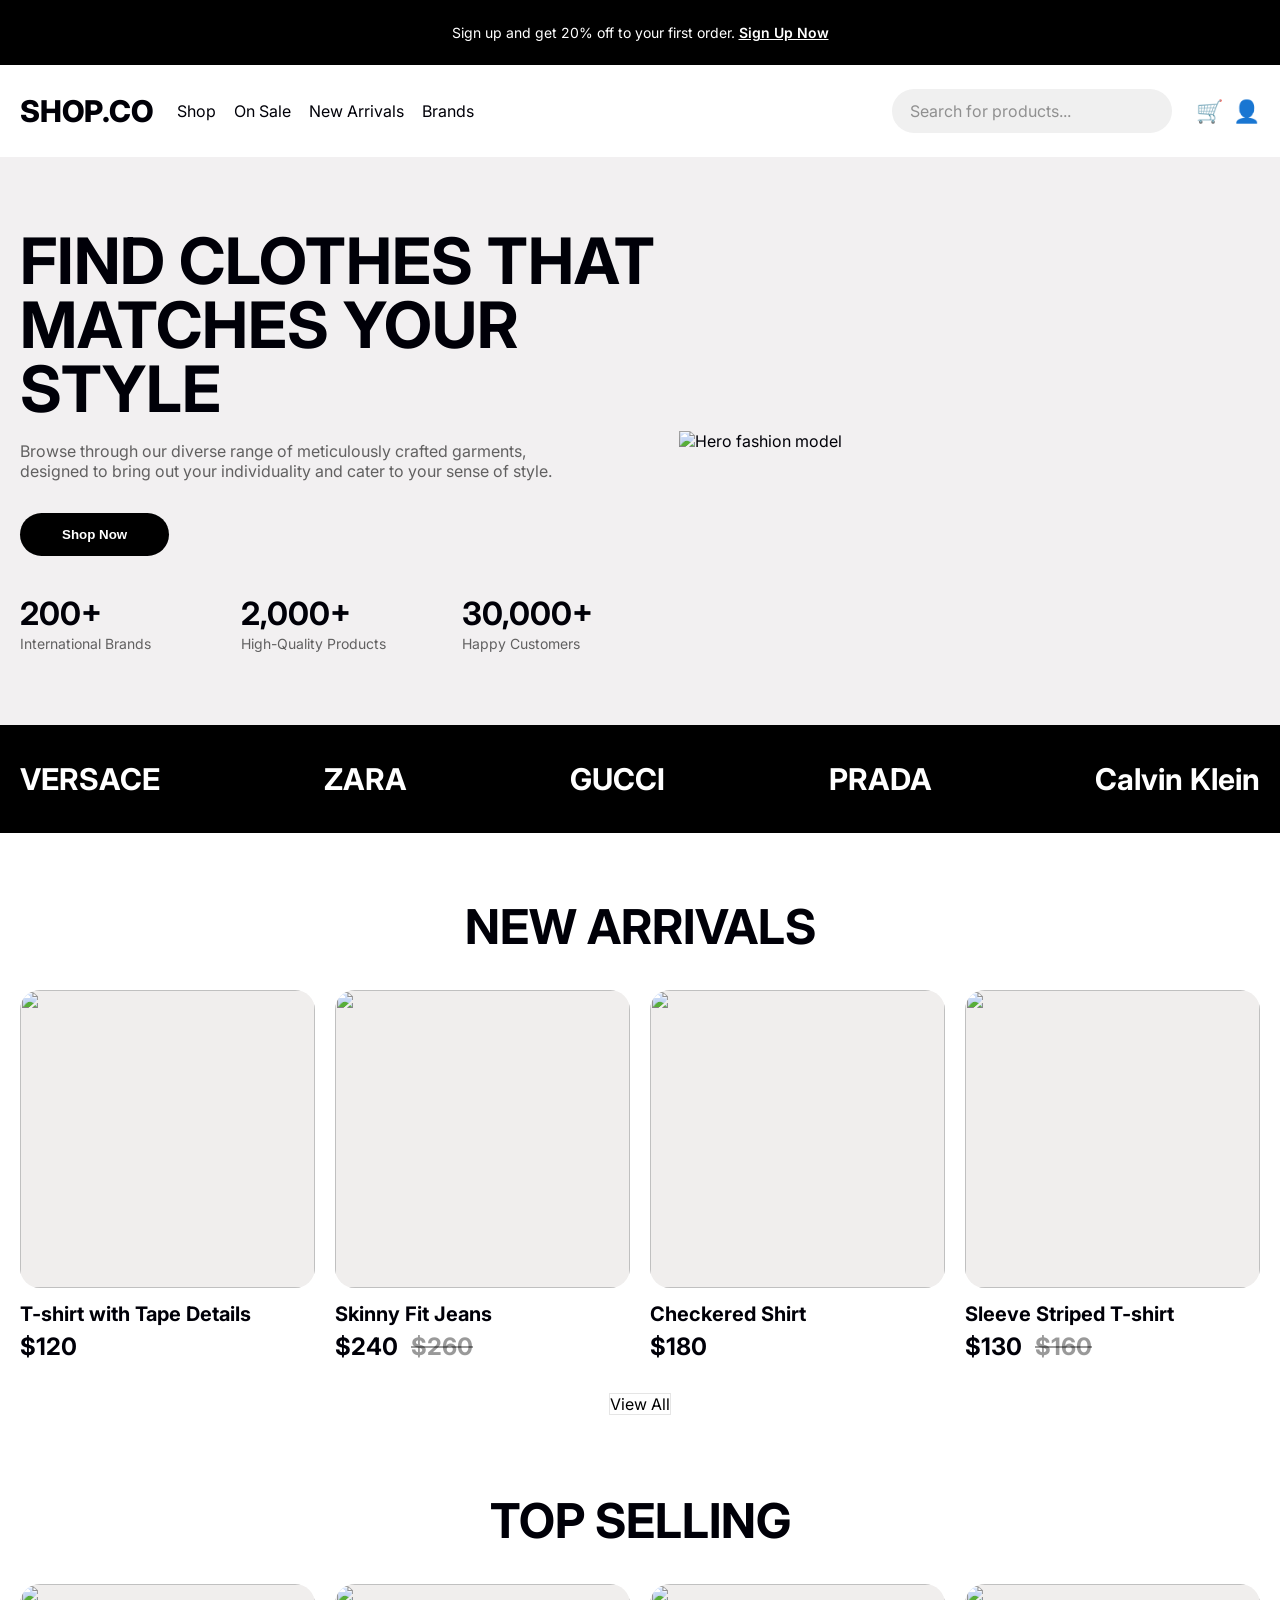
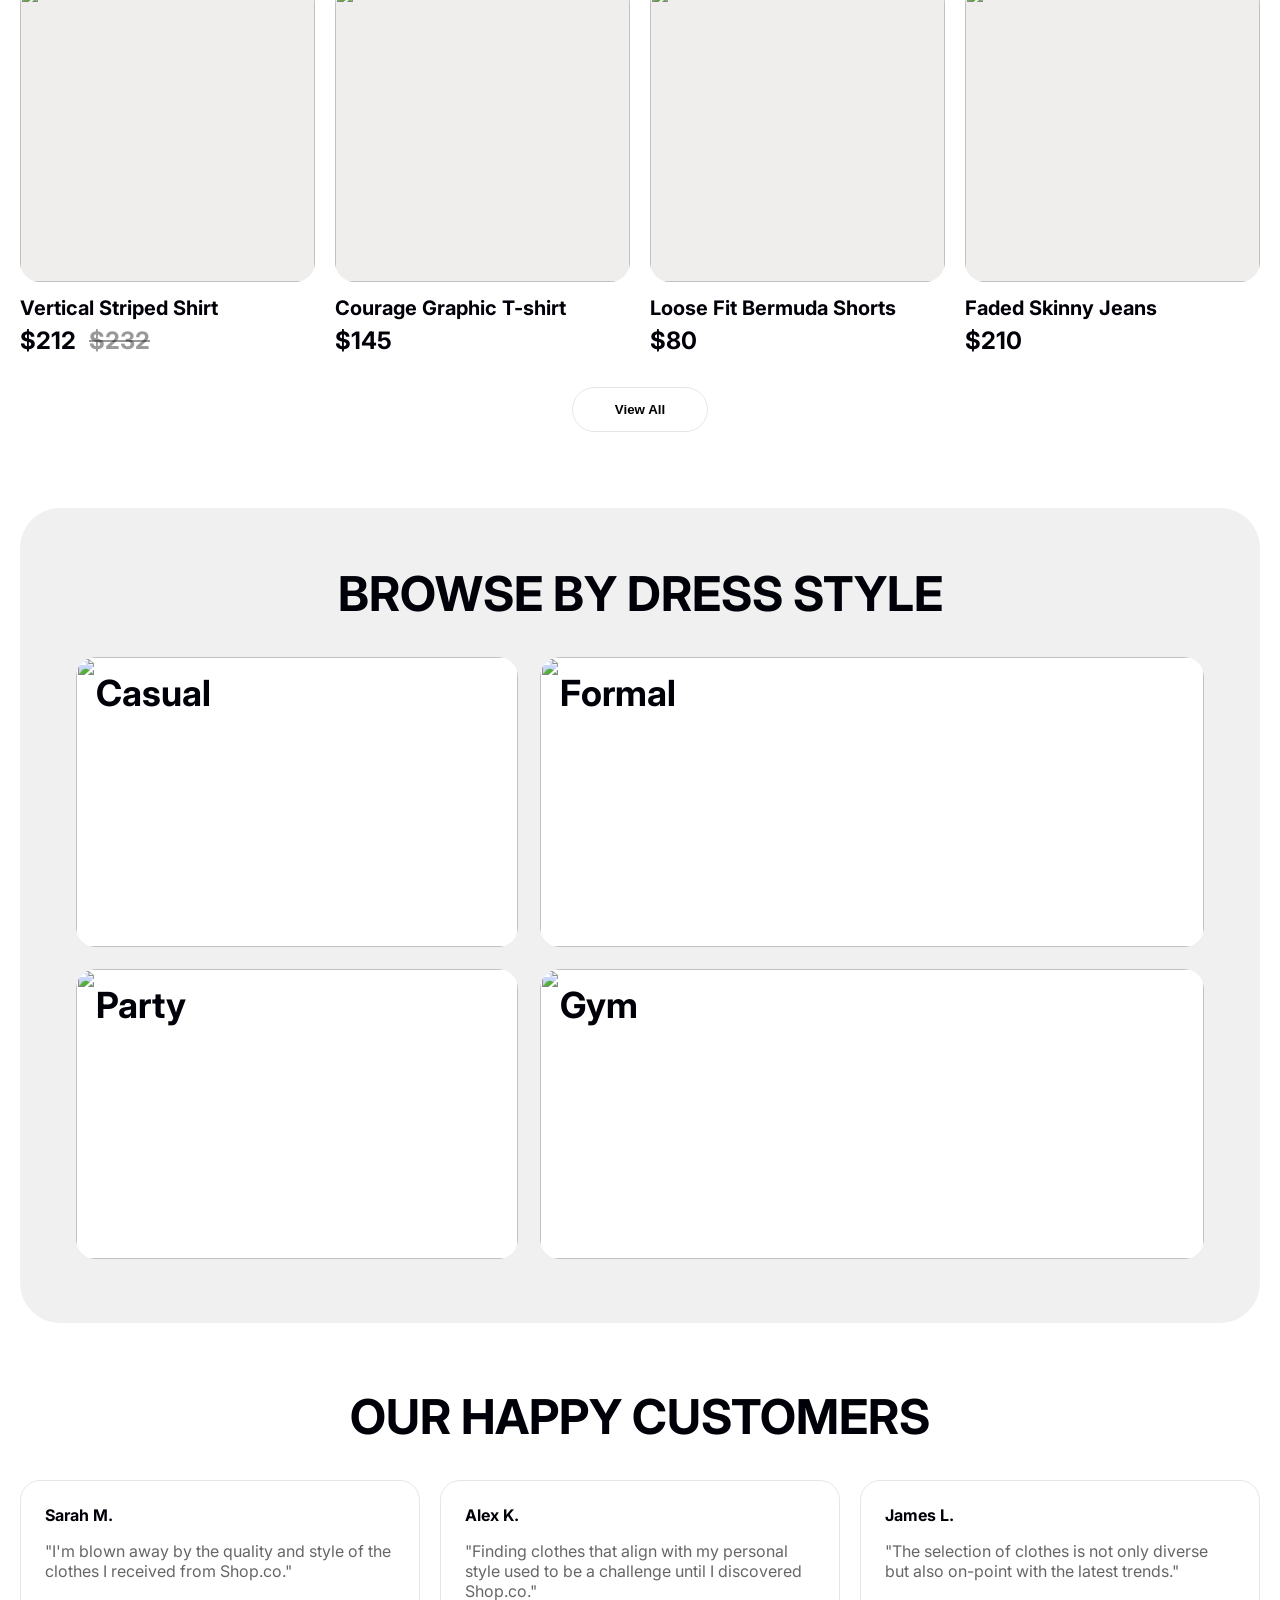
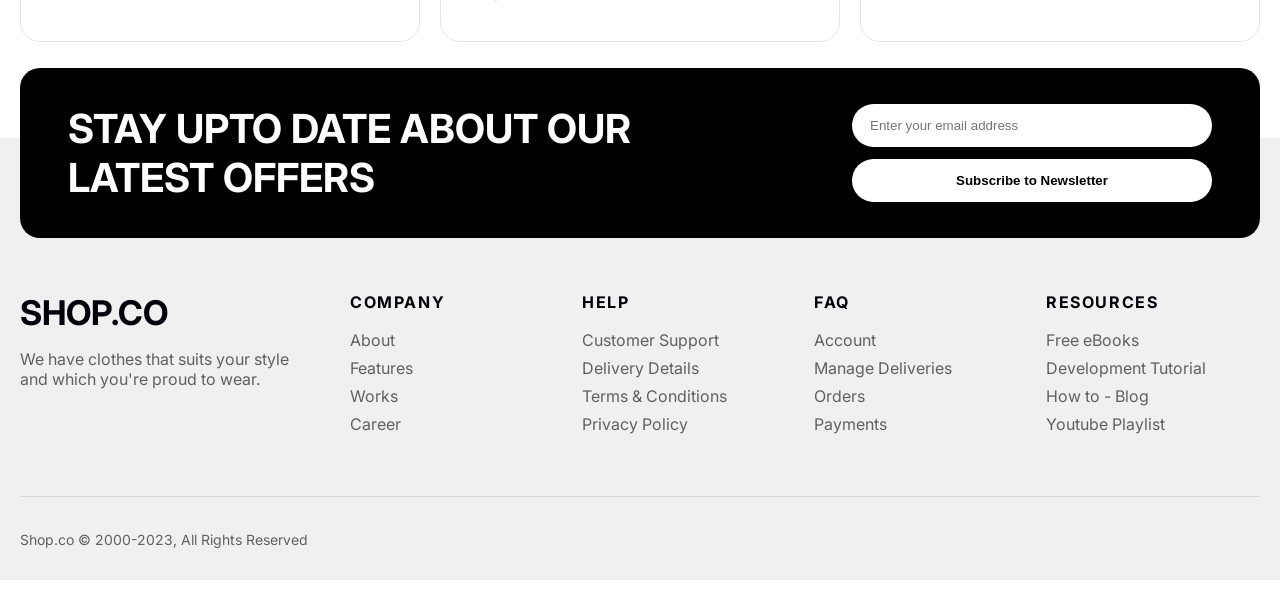
==== homepage.html @ 6a6d21b2 "first commit dari lokal" ====
<!doctype html>
<html lang="en">
  <head>
    <meta charset="UTF-8" />
    <meta name="viewport" content="width=device-width, initial-scale=1.0" />
    <title>Shop.co - Homepage</title>
    <link rel="preconnect" href="https://fonts.googleapis.com" />
    <link rel="preconnect" href="https://fonts.gstatic.com" crossorigin />
    <link
      href="https://fonts.googleapis.com/css2?family=Inter:wght@400;500;700;800&display=swap"
      rel="stylesheet"
    />
    <link rel="stylesheet" href="./styles.css" />
  </head>
  <body>
    <div class="top-banner">
      <p>
        Sign up and get 20% off to your first order.
        <a href="#">Sign Up Now</a>
      </p>
    </div>

    <header class="container navbar">
      <a class="logo" href="./homepage.html">SHOP.CO</a>
      <nav>
        <a href="./category.html">Shop</a>
        <a href="#">On Sale</a>
        <a href="./category.html">New Arrivals</a>
        <a href="#">Brands</a>
      </nav>
      <div class="search">Search for products...</div>
      <div class="icons">
        <span>🛒</span>
        <span>👤</span>
      </div>
    </header>

    <main>
      <section class="hero">
        <div class="container hero-inner">
          <div class="hero-copy">
            <h1>FIND CLOTHES THAT MATCHES YOUR STYLE</h1>
            <p>
              Browse through our diverse range of meticulously crafted garments,
              designed to bring out your individuality and cater to your sense
              of style.
            </p>
            <button>Shop Now</button>
            <div class="stats">
              <div><strong>200+</strong><span>International Brands</span></div>
              <div><strong>2,000+</strong><span>High-Quality Products</span></div>
              <div><strong>30,000+</strong><span>Happy Customers</span></div>
            </div>
          </div>
          <img
            src="http://localhost:3845/assets/b26fea69ccfd8aa5825862cdb9604a4fb4930464.png"
            alt="Hero fashion model"
          />
        </div>
      </section>

      <section class="brands">
        <div class="container brand-row">
          <span>VERSACE</span><span>ZARA</span><span>GUCCI</span><span>PRADA</span
          ><span>Calvin Klein</span>
        </div>
      </section>

      <section class="container products">
        <h2>NEW ARRIVALS</h2>
        <div class="grid four">
          <article class="product-card">
            <div class="thumb">
              <img src="http://localhost:3845/assets/d40da9a3a7234235e66d6695d9d7098fc3289872.png" alt="" />
            </div>
            <h3>T-shirt with Tape Details</h3>
            <p class="price">$120</p>
          </article>
          <article class="product-card">
            <div class="thumb">
              <img src="http://localhost:3845/assets/769b9d60ff941dde9bc0e54431b8d8fe3182f5e9.png" alt="" />
            </div>
            <h3>Skinny Fit Jeans</h3>
            <p class="price">$240 <del>$260</del></p>
          </article>
          <article class="product-card">
            <div class="thumb">
              <img src="http://localhost:3845/assets/bbf411c25fc84f87eeac1062fbe47f49c192d4f2.png" alt="" />
            </div>
            <h3>Checkered Shirt</h3>
            <p class="price">$180</p>
          </article>
          <article class="product-card">
            <div class="thumb">
              <img src="http://localhost:3845/assets/345742c27cc557f42cf1d489f7cc811856b90e9f.png" alt="" />
            </div>
            <h3>Sleeve Striped T-shirt</h3>
            <p class="price">$130 <del>$160</del></p>
          </article>
        </div>
        <a class="ghost ghost-link" href="./category.html">View All</a>
      </section>

      <section class="container products">
        <h2>TOP SELLING</h2>
        <div class="grid four">
          <article class="product-card">
            <div class="thumb">
              <img src="http://localhost:3845/assets/e01f5d3cd9029bd465a4c7158689ab1619693014.png" alt="" />
            </div>
            <h3>Vertical Striped Shirt</h3>
            <p class="price">$212 <del>$232</del></p>
          </article>
          <article class="product-card">
            <div class="thumb">
              <img src="http://localhost:3845/assets/57234b01d5fcac5632cf6823570ca2d1d53d7d73.png" alt="" />
            </div>
            <h3>Courage Graphic T-shirt</h3>
            <p class="price">$145</p>
          </article>
          <article class="product-card">
            <div class="thumb">
              <img src="http://localhost:3845/assets/89515d714a66d9ca1401101dee4cc689f8bb5ad2.png" alt="" />
            </div>
            <h3>Loose Fit Bermuda Shorts</h3>
            <p class="price">$80</p>
          </article>
          <article class="product-card">
            <div class="thumb">
              <img src="http://localhost:3845/assets/f180c76808e2ff8a46be56aa933f031aed3abe75.png" alt="" />
            </div>
            <h3>Faded Skinny Jeans</h3>
            <p class="price">$210</p>
          </article>
        </div>
        <button class="ghost">View All</button>
      </section>

      <section class="container browse">
        <h2>BROWSE BY DRESS STYLE</h2>
        <div class="browse-grid">
          <article class="style-card short"><h3>Casual</h3><img src="http://localhost:3845/assets/e1b774aba32d9a769caba77c08e107a9198dcd6d.png" alt="" /></article>
          <article class="style-card wide"><h3>Formal</h3><img src="http://localhost:3845/assets/e46ed6ac8bdbe2c750dcc6e834bf1d98a4a73b29.png" alt="" /></article>
          <article class="style-card wide"><h3>Party</h3><img src="http://localhost:3845/assets/aa19c69e82cd85a823c989c1c8631bd976e2cbfb.png" alt="" /></article>
          <article class="style-card short"><h3>Gym</h3><img src="http://localhost:3845/assets/fce658e0c17a220fe8bfb1126626f3ab58a761ec.png" alt="" /></article>
        </div>
      </section>

      <section class="container reviews">
        <h2>OUR HAPPY CUSTOMERS</h2>
        <div class="grid three">
          <article class="review-card"><strong>Sarah M.</strong><p>"I'm blown away by the quality and style of the clothes I received from Shop.co."</p></article>
          <article class="review-card"><strong>Alex K.</strong><p>"Finding clothes that align with my personal style used to be a challenge until I discovered Shop.co."</p></article>
          <article class="review-card"><strong>James L.</strong><p>"The selection of clothes is not only diverse but also on-point with the latest trends."</p></article>
        </div>
      </section>
    </main>

    <footer>
      <section class="container newsletter">
        <h2>STAY UPTO DATE ABOUT OUR LATEST OFFERS</h2>
        <div>
          <input type="email" placeholder="Enter your email address" />
          <button>Subscribe to Newsletter</button>
        </div>
      </section>
      <section class="container footer-main">
        <div>
          <h3>SHOP.CO</h3>
          <p>We have clothes that suits your style and which you're proud to wear.</p>
        </div>
        <div class="links">
          <div><h4>Company</h4><a href="#">About</a><a href="#">Features</a><a href="#">Works</a><a href="#">Career</a></div>
          <div><h4>Help</h4><a href="#">Customer Support</a><a href="#">Delivery Details</a><a href="#">Terms & Conditions</a><a href="#">Privacy Policy</a></div>
          <div><h4>FAQ</h4><a href="#">Account</a><a href="#">Manage Deliveries</a><a href="#">Orders</a><a href="#">Payments</a></div>
          <div><h4>Resources</h4><a href="#">Free eBooks</a><a href="#">Development Tutorial</a><a href="#">How to - Blog</a><a href="#">Youtube Playlist</a></div>
        </div>
      </section>
      <p class="copyright container">Shop.co © 2000-2023, All Rights Reserved</p>
    </footer>
  </body>
</html>
---- styles.css ----
:root {
  --text: #000008;
  --muted: rgba(0, 0, 0, 0.6);
  --bg-soft: #f2f0f1;
  --bg-card: #f0eeed;
  --line: rgba(0, 0, 0, 0.1);
}

* {
  box-sizing: border-box;
}

body {
  margin: 0;
  font-family: Inter, system-ui, sans-serif;
  color: var(--text);
  background: #fff;
}

.container {
  width: min(1240px, calc(100% - 32px));
  margin-inline: auto;
}

.top-banner {
  background: #000;
  color: #fff;
  text-align: center;
  padding: 10px 12px;
  font-size: 14px;
}

.top-banner a {
  color: #fff;
  font-weight: 600;
}

.navbar {
  display: flex;
  gap: 24px;
  align-items: center;
  padding: 24px 0;
}

.logo {
  font-size: 30px;
  font-weight: 800;
  color: var(--text);
  text-decoration: none;
}

nav {
  display: flex;
  gap: 18px;
}

nav a {
  color: var(--text);
  text-decoration: none;
}

.search {
  margin-left: auto;
  background: #f0f0f0;
  color: rgba(0, 0, 0, 0.4);
  border-radius: 999px;
  padding: 12px 18px;
  min-width: 280px;
}

.icons {
  display: flex;
  gap: 10px;
  font-size: 22px;
}

.hero {
  background: var(--bg-soft);
}

.hero-inner {
  display: grid;
  grid-template-columns: 1.1fr 1fr;
  align-items: center;
  gap: 20px;
}

.hero-copy {
  padding: 72px 0;
}

.hero h1 {
  font-size: clamp(36px, 6vw, 64px);
  line-height: 1;
  margin: 0 0 20px;
}

.hero p {
  color: var(--muted);
  max-width: 560px;
}

button {
  border: 0;
  background: #000;
  color: #fff;
  border-radius: 999px;
  padding: 14px 42px;
  font-weight: 600;
  margin-top: 16px;
  cursor: pointer;
}

.stats {
  display: grid;
  grid-template-columns: repeat(3, 1fr);
  gap: 24px;
  margin-top: 38px;
}

.stats strong {
  display: block;
  font-size: 32px;
}

.stats span {
  color: var(--muted);
  font-size: 14px;
}

.hero img {
  width: 100%;
  object-fit: contain;
}

.brands {
  background: #000;
  color: #fff;
}

.brand-row {
  display: flex;
  justify-content: space-between;
  gap: 16px;
  padding: 36px 0;
  font-size: 30px;
  font-weight: 700;
}

.products,
.reviews {
  padding: 64px 0 12px;
}

h2 {
  margin: 0 0 34px;
  font-size: clamp(28px, 5vw, 48px);
  text-align: center;
}

.grid {
  display: grid;
  gap: 20px;
}

.grid.four {
  grid-template-columns: repeat(4, 1fr);
}

.grid.three {
  grid-template-columns: repeat(3, 1fr);
}

.product-card .thumb {
  background: var(--bg-card);
  border-radius: 20px;
  overflow: hidden;
  aspect-ratio: 295 / 298;
}

.product-card img {
  width: 100%;
  height: 100%;
  object-fit: cover;
}

.product-card h3 {
  margin: 14px 0 6px;
  font-size: 20px;
}

.price {
  margin: 0;
  font-size: 24px;
  font-weight: 700;
}

.price del {
  color: rgba(0, 0, 0, 0.4);
  margin-left: 8px;
}

.ghost {
  display: block;
  margin: 32px auto 0;
  background: transparent;
  color: #000;
  border: 1px solid var(--line);
}

.ghost-link {
  width: fit-content;
  text-decoration: none;
}

.browse {
  margin-top: 64px;
  background: #f0f0f0;
  border-radius: 40px;
  padding: 56px 56px 64px;
}

.browse-grid {
  display: grid;
  grid-template-columns: 1fr 1.5fr;
  gap: 22px;
}

.style-card {
  position: relative;
  overflow: hidden;
  border-radius: 20px;
  background: #fff;
}

.style-card.short {
  min-height: 290px;
}

.style-card.wide {
  min-height: 290px;
}

.style-card h3 {
  position: absolute;
  top: 14px;
  left: 20px;
  z-index: 2;
  margin: 0;
  font-size: 36px;
}

.style-card img {
  width: 100%;
  height: 100%;
  object-fit: cover;
}

.review-card {
  border: 1px solid var(--line);
  border-radius: 20px;
  padding: 24px;
}

.review-card p {
  color: var(--muted);
}

footer {
  margin-top: 84px;
  background: #f0f0f0;
  padding-top: 90px;
}

.newsletter {
  margin-top: -160px;
  background: #000;
  color: #fff;
  border-radius: 20px;
  padding: 36px 48px;
  display: flex;
  justify-content: space-between;
  gap: 30px;
  align-items: center;
}

.newsletter h2 {
  color: #fff;
  text-align: left;
  margin: 0;
  font-size: 40px;
  max-width: 580px;
}

.newsletter div {
  display: grid;
  gap: 12px;
  width: 360px;
}

.newsletter input,
.newsletter button {
  width: 100%;
  margin: 0;
  border-radius: 999px;
  border: 0;
  padding: 14px 18px;
}

.newsletter button {
  background: #fff;
  color: #000;
}

.footer-main {
  padding: 54px 0;
  border-bottom: 1px solid var(--line);
  display: grid;
  grid-template-columns: 300px 1fr;
  gap: 30px;
}

.footer-main h3 {
  margin: 0 0 8px;
  font-size: 34px;
}

.footer-main p {
  color: var(--muted);
}

.links {
  display: grid;
  grid-template-columns: repeat(4, 1fr);
  gap: 18px;
}

.links h4 {
  margin: 0 0 18px;
  letter-spacing: 0.1em;
  text-transform: uppercase;
}

.links a {
  display: block;
  margin-bottom: 8px;
  color: var(--muted);
  text-decoration: none;
}

.copyright {
  color: var(--muted);
  font-size: 14px;
  padding: 20px 0 32px;
}

.rating {
  margin: 0 0 6px;
  font-size: 14px;
  color: #f79e1b;
}

.rating span {
  color: var(--muted);
  margin-left: 4px;
}

.discount {
  background: rgba(255, 51, 51, 0.1);
  color: #f33;
  font-size: 12px;
  padding: 4px 10px;
  border-radius: 999px;
  vertical-align: middle;
  margin-left: 8px;
}

.category-main {
  padding-top: 54px;
  padding-bottom: 64px;
  border-top: 1px solid var(--line);
}

.category-page footer {
  margin-top: 0;
}

.pagination-wrap {
  border-top: 1px solid var(--line);
  margin-top: 56px;
  padding-top: 20px;
  display: flex;
  align-items: center;
  justify-content: space-between;
  gap: 14px;
}

.pager-btn {
  border: 1px solid var(--line);
  border-radius: 8px;
  color: var(--text);
  text-decoration: none;
  font-size: 14px;
  padding: 8px 14px;
}

.pages {
  display: flex;
  gap: 2px;
}

.pages span {
  width: 40px;
  height: 40px;
  border-radius: 8px;
  display: grid;
  place-items: center;
  color: rgba(0, 0, 0, 0.5);
  font-size: 14px;
}

.pages .active {
  background: rgba(0, 0, 0, 0.06);
  color: var(--text);
}

@media (max-width: 1024px) {
  .hero-inner,
  .grid.four,
  .grid.three,
  .browse-grid,
  .footer-main {
    grid-template-columns: 1fr 1fr;
  }

  .newsletter {
    flex-direction: column;
    align-items: flex-start;
  }

  .pagination-wrap {
    flex-wrap: wrap;
    justify-content: center;
  }
}

@media (max-width: 720px) {
  .navbar {
    flex-wrap: wrap;
  }

  nav,
  .brand-row {
    flex-wrap: wrap;
  }

  .hero-inner,
  .grid.four,
  .grid.three,
  .browse-grid,
  .footer-main,
  .links,
  .stats {
    grid-template-columns: 1fr;
  }

  .search {
    min-width: 100%;
  }
}
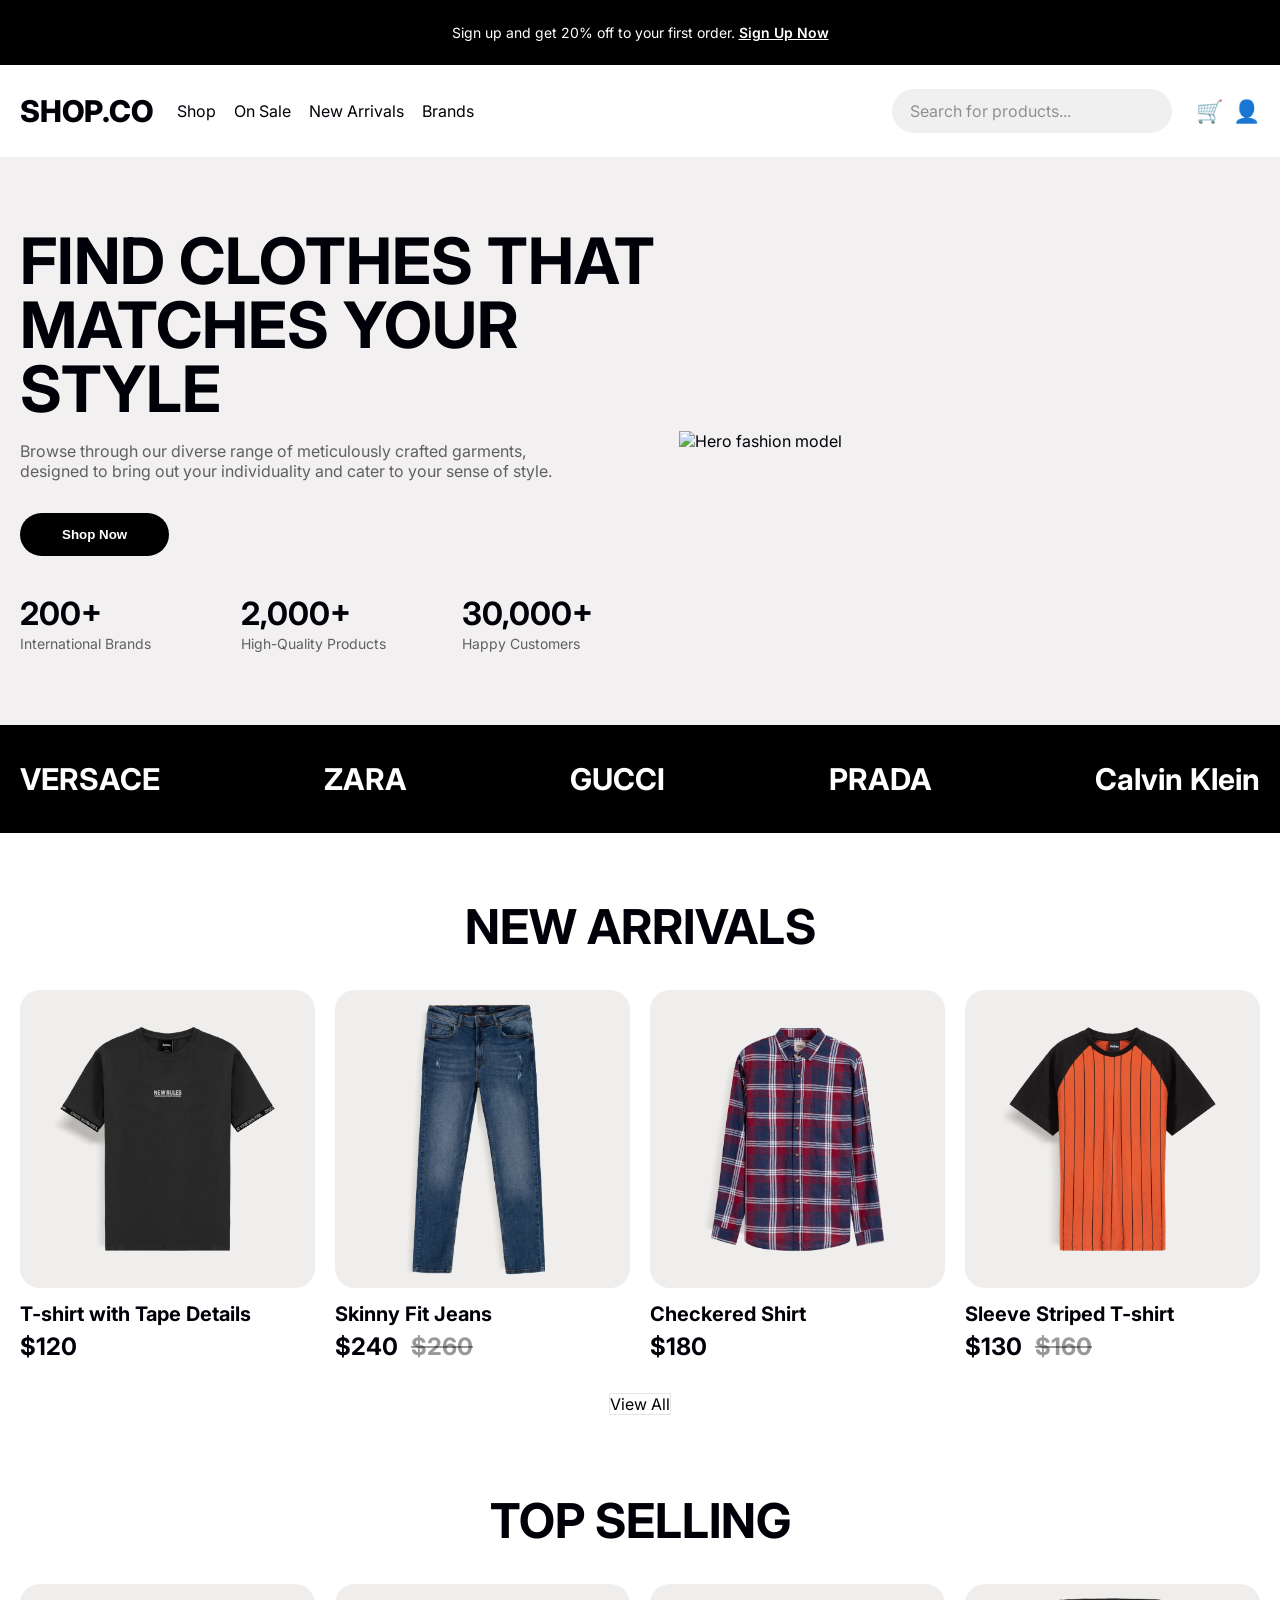
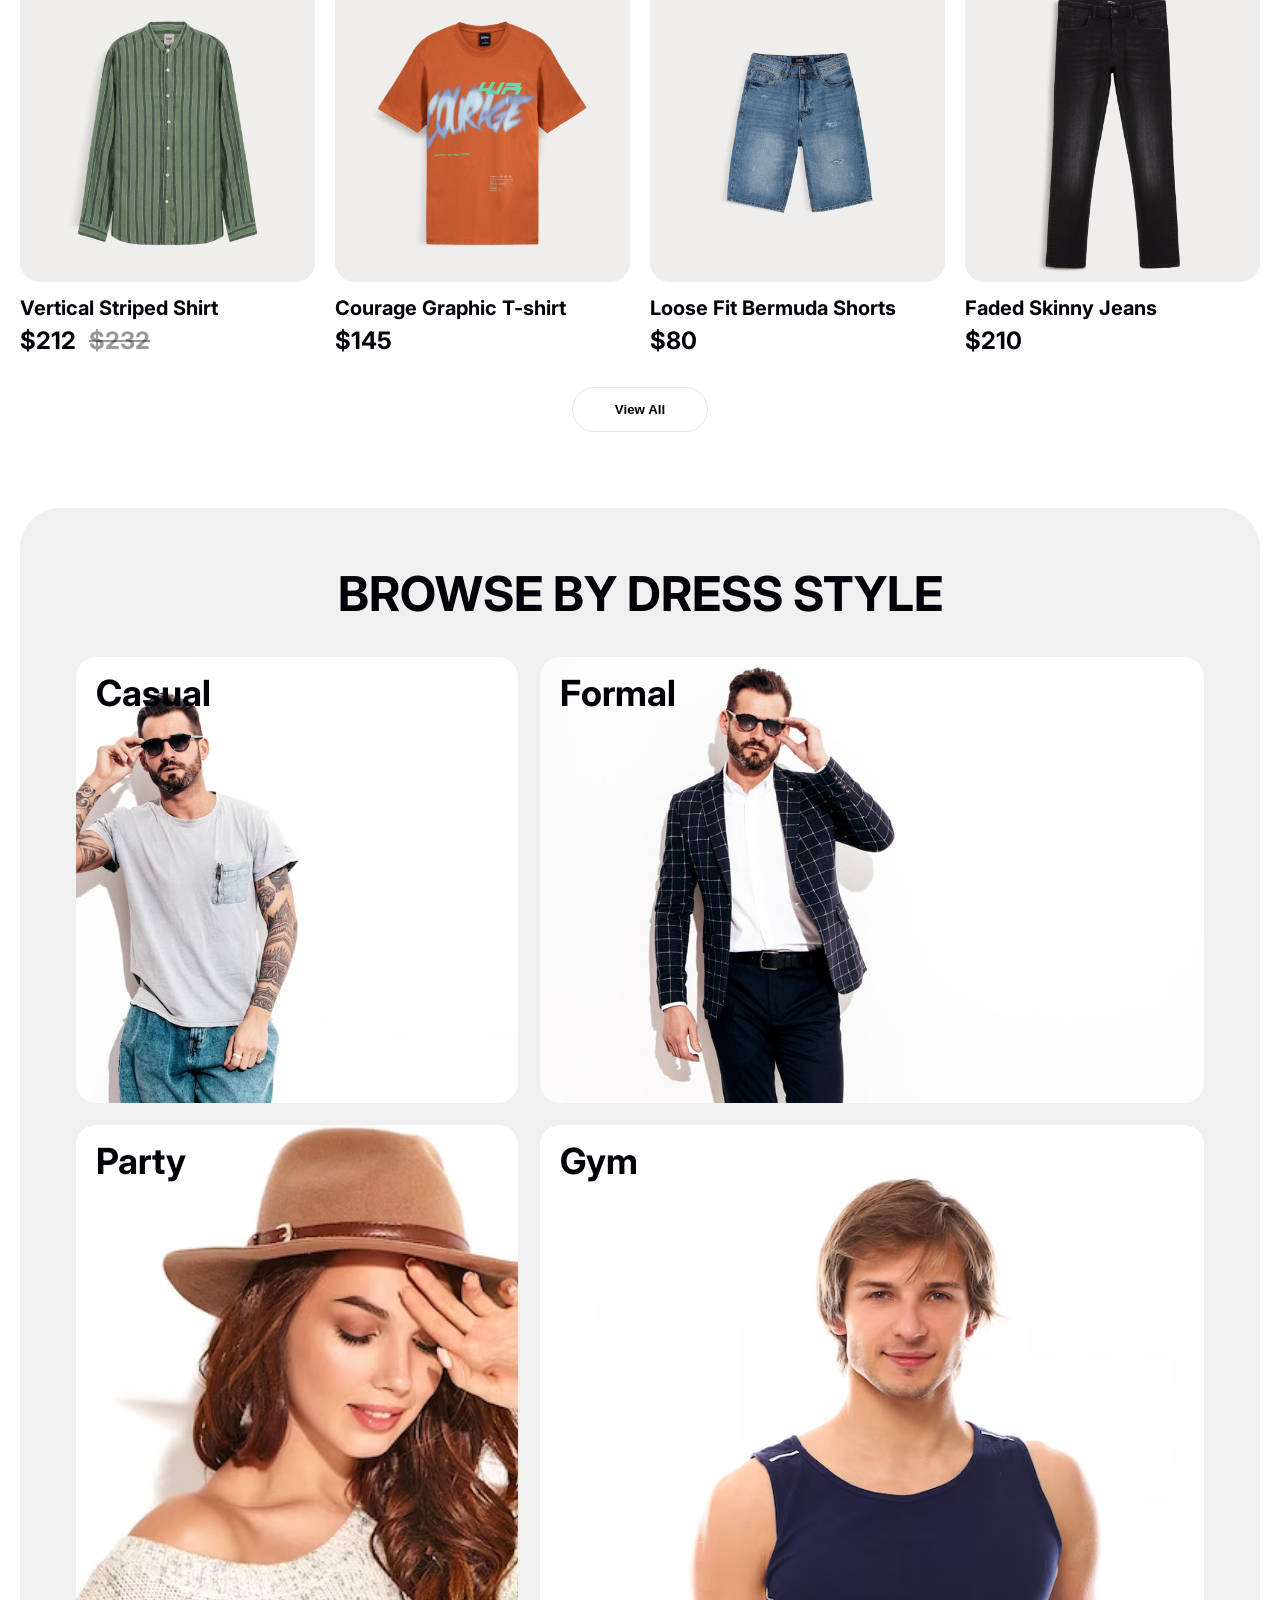
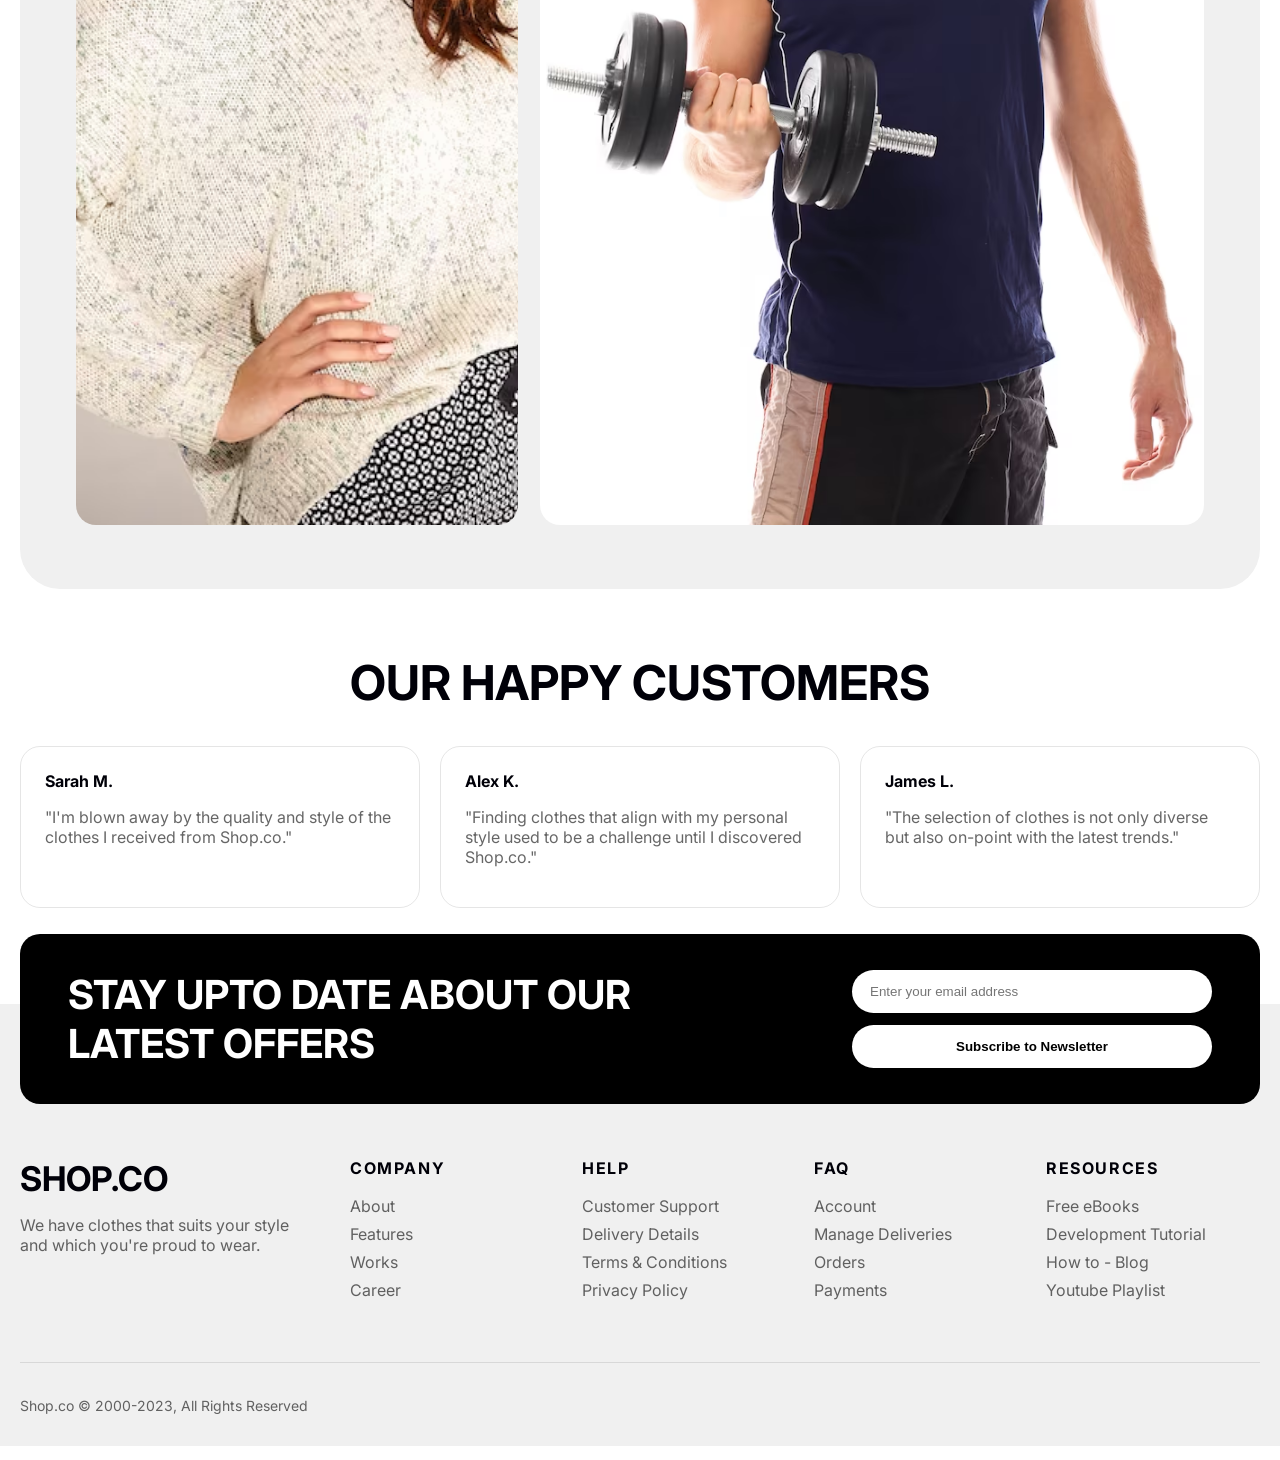
==== commit afe8ab46: "add images" ====
--- a/homepage.html
+++ b/homepage.html
@@ -53,7 +53,7 @@
             </div>
           </div>
           <img
-            src="http://localhost:3845/assets/b26fea69ccfd8aa5825862cdb9604a4fb4930464.png"
+            src="assets/hero-fashion-model.png"
             alt="Hero fashion model"
           />
         </div>
@@ -71,28 +71,28 @@
         <div class="grid four">
           <article class="product-card">
             <div class="thumb">
-              <img src="http://localhost:3845/assets/d40da9a3a7234235e66d6695d9d7098fc3289872.png" alt="" />
+              <img src="assets/tshirt-tape-details.png" alt="" />
             </div>
             <h3>T-shirt with Tape Details</h3>
             <p class="price">$120</p>
           </article>
           <article class="product-card">
             <div class="thumb">
-              <img src="http://localhost:3845/assets/769b9d60ff941dde9bc0e54431b8d8fe3182f5e9.png" alt="" />
+              <img src="assets/skinny-fit-jeans.png" alt="" />
             </div>
             <h3>Skinny Fit Jeans</h3>
             <p class="price">$240 <del>$260</del></p>
           </article>
           <article class="product-card">
             <div class="thumb">
-              <img src="http://localhost:3845/assets/bbf411c25fc84f87eeac1062fbe47f49c192d4f2.png" alt="" />
+              <img src="assets/checkered-shirt.png" alt="" />
             </div>
             <h3>Checkered Shirt</h3>
             <p class="price">$180</p>
           </article>
           <article class="product-card">
             <div class="thumb">
-              <img src="http://localhost:3845/assets/345742c27cc557f42cf1d489f7cc811856b90e9f.png" alt="" />
+              <img src="assets/sleeve-striped-tshirt.png" alt="" />
             </div>
             <h3>Sleeve Striped T-shirt</h3>
             <p class="price">$130 <del>$160</del></p>
@@ -106,28 +106,28 @@
         <div class="grid four">
           <article class="product-card">
             <div class="thumb">
-              <img src="http://localhost:3845/assets/e01f5d3cd9029bd465a4c7158689ab1619693014.png" alt="" />
+              <img src="assets/vertical-striped-shirt.png" alt="" />
             </div>
             <h3>Vertical Striped Shirt</h3>
             <p class="price">$212 <del>$232</del></p>
           </article>
           <article class="product-card">
             <div class="thumb">
-              <img src="http://localhost:3845/assets/57234b01d5fcac5632cf6823570ca2d1d53d7d73.png" alt="" />
+              <img src="assets/courage-graphic-tshirt.png" alt="" />
             </div>
             <h3>Courage Graphic T-shirt</h3>
             <p class="price">$145</p>
           </article>
           <article class="product-card">
             <div class="thumb">
-              <img src="http://localhost:3845/assets/89515d714a66d9ca1401101dee4cc689f8bb5ad2.png" alt="" />
+              <img src="assets/loose-fit-bermuda-shorts.png" alt="" />
             </div>
             <h3>Loose Fit Bermuda Shorts</h3>
             <p class="price">$80</p>
           </article>
           <article class="product-card">
             <div class="thumb">
-              <img src="http://localhost:3845/assets/f180c76808e2ff8a46be56aa933f031aed3abe75.png" alt="" />
+              <img src="assets/faded-skinny-jeans.png" alt="" />
             </div>
             <h3>Faded Skinny Jeans</h3>
             <p class="price">$210</p>
@@ -139,10 +139,10 @@
       <section class="container browse">
         <h2>BROWSE BY DRESS STYLE</h2>
         <div class="browse-grid">
-          <article class="style-card short"><h3>Casual</h3><img src="http://localhost:3845/assets/e1b774aba32d9a769caba77c08e107a9198dcd6d.png" alt="" /></article>
-          <article class="style-card wide"><h3>Formal</h3><img src="http://localhost:3845/assets/e46ed6ac8bdbe2c750dcc6e834bf1d98a4a73b29.png" alt="" /></article>
-          <article class="style-card wide"><h3>Party</h3><img src="http://localhost:3845/assets/aa19c69e82cd85a823c989c1c8631bd976e2cbfb.png" alt="" /></article>
-          <article class="style-card short"><h3>Gym</h3><img src="http://localhost:3845/assets/fce658e0c17a220fe8bfb1126626f3ab58a761ec.png" alt="" /></article>
+          <article class="style-card short"><h3>Casual</h3><img src="assets/casual-style.png" alt="" /></article>
+          <article class="style-card wide"><h3>Formal</h3><img src="assets/formal-style.png" alt="" /></article>
+          <article class="style-card wide"><h3>Party</h3><img src="assets/party-style.png" alt="" /></article>
+          <article class="style-card short"><h3>Gym</h3><img src="assets/gym-style.png" alt="" /></article>
         </div>
       </section>
 
